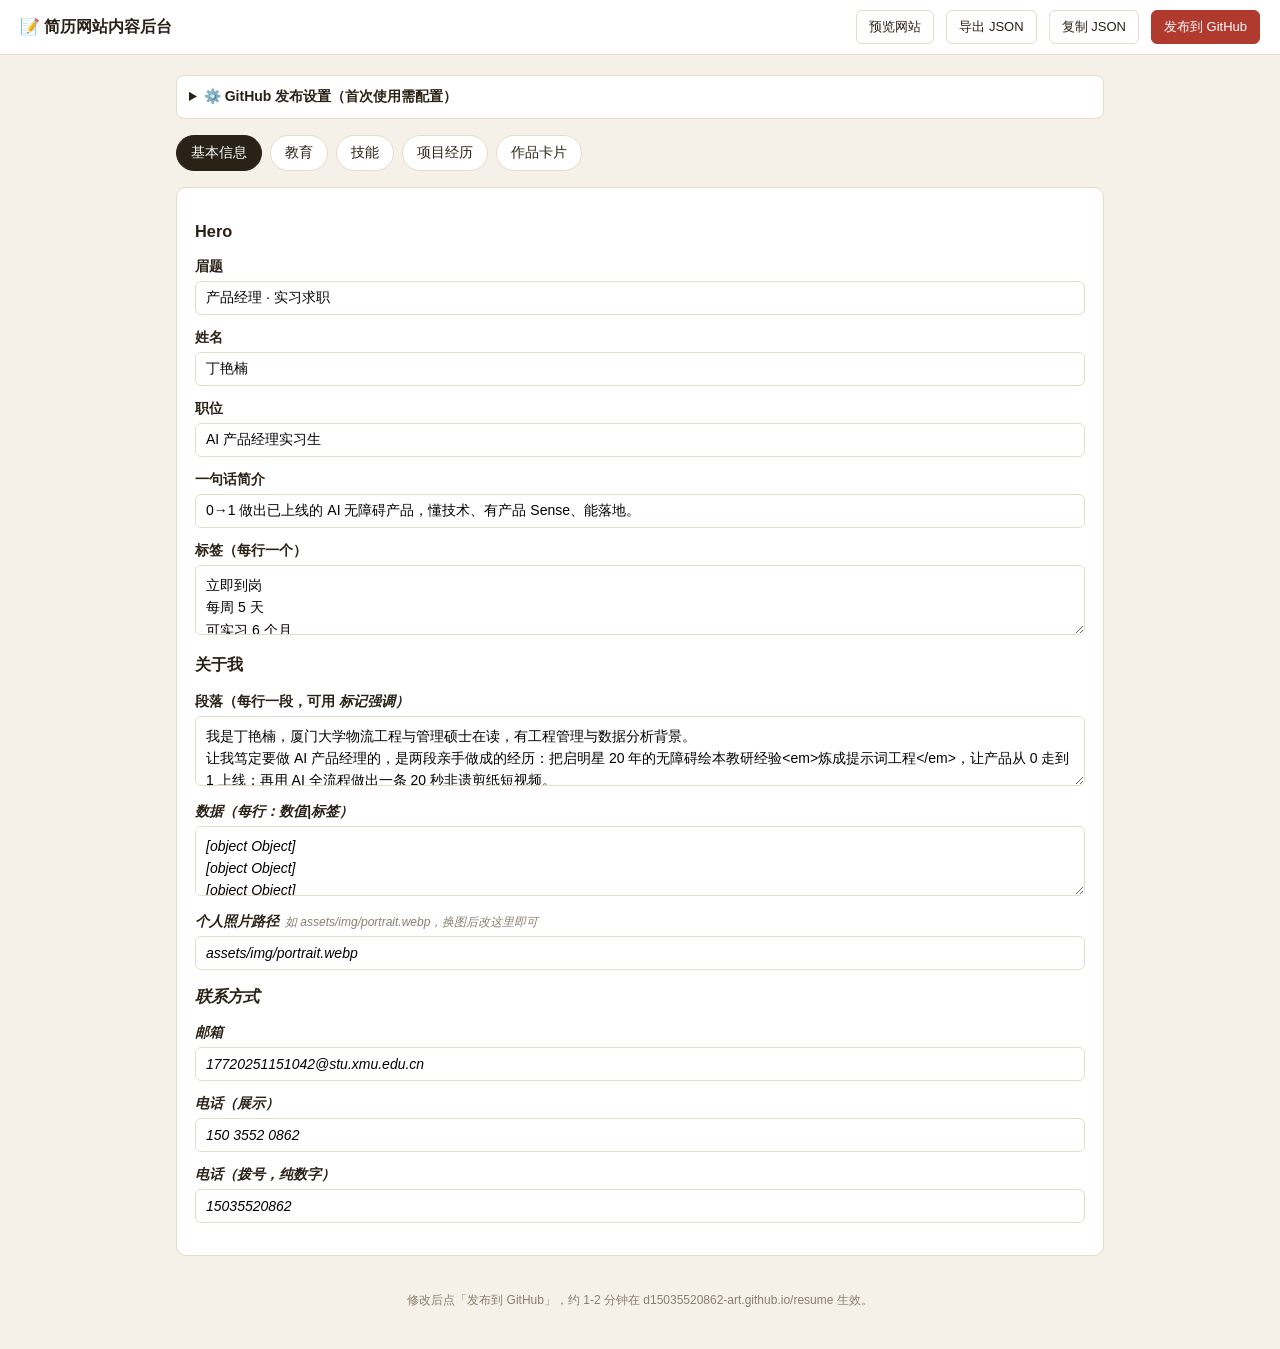
==== admin.html @ 3abea345 "内容后台 admin + 数据驱动渲染 + 咪咕作品集 + 照片可替换 + 删页脚文案" ====
<!DOCTYPE html>
<html lang="zh-CN">
<head>
<meta charset="UTF-8" />
<meta name="viewport" content="width=device-width, initial-scale=1.0" />
<title>网站内容后台 · 丁艳楠简历站</title>
<style>
  :root { --bg:#f5f1e8; --card:#fff; --ink:#2a2117; --accent:#b03a2e; --muted:#8a7f6f; --line:#e4dcc9; }
  * { box-sizing:border-box; }
  body { margin:0; background:var(--bg); color:var(--ink); font-family:-apple-system,"PingFang SC","Microsoft YaHei",sans-serif; font-size:14px; }
  header { position:sticky; top:0; z-index:10; background:var(--card); border-bottom:1px solid var(--line); padding:10px 20px; display:flex; align-items:center; gap:12px; flex-wrap:wrap; }
  header h1 { font-size:16px; margin:0; flex:1; }
  .btn { border:1px solid var(--line); background:var(--card); color:var(--ink); padding:7px 12px; border-radius:6px; cursor:pointer; font-size:13px; }
  .btn:hover { border-color:var(--accent); color:var(--accent); }
  .btn.primary { background:var(--accent); color:#fff; border-color:var(--accent); }
  .btn.primary:hover { opacity:.9; color:#fff; }
  .wrap { max-width:960px; margin:20px auto; padding:0 16px; }
  .tabs { display:flex; gap:8px; flex-wrap:wrap; margin-bottom:16px; }
  .tab { padding:8px 14px; border-radius:20px; border:1px solid var(--line); cursor:pointer; background:var(--card); }
  .tab.active { background:var(--ink); color:#fff; border-color:var(--ink); }
  .panel { background:var(--card); border:1px solid var(--line); border-radius:10px; padding:18px; margin-bottom:16px; display:none; }
  .panel.active { display:block; }
  .field { margin-bottom:14px; }
  .field label { display:block; font-weight:600; margin-bottom:5px; }
  .field .hint { color:var(--muted); font-size:12px; font-weight:400; margin-left:6px; }
  input[type=text], input[type=url], textarea { width:100%; padding:8px 10px; border:1px solid var(--line); border-radius:6px; font:inherit; background:#fff; }
  textarea { min-height:70px; resize:vertical; line-height:1.6; }
  .row { display:flex; gap:12px; }
  .row > .field { flex:1; }
  .sub { border:1px dashed var(--line); border-radius:8px; padding:12px; margin:12px 0; background:#fbf8f1; }
  .sub-head { display:flex; align-items:center; gap:8px; margin-bottom:10px; }
  .sub-head strong { flex:1; }
  .sub-head button { border:0; background:transparent; color:var(--accent); cursor:pointer; font-size:13px; }
  .add-btn { width:100%; padding:10px; border:1px dashed var(--accent); background:transparent; color:var(--accent); border-radius:8px; cursor:pointer; font-size:13px; }
  .status { padding:8px 12px; border-radius:6px; margin-top:10px; display:none; }
  .status.ok { display:block; background:#e7f4e4; color:#2c7a2c; }
  .status.err { display:block; background:#fdeaea; color:#a33; }
  details { border:1px solid var(--line); border-radius:8px; padding:12px; margin-bottom:16px; background:var(--card); }
  summary { cursor:pointer; font-weight:600; }
  details .field { margin-top:10px; }
  .foot { text-align:center; color:var(--muted); font-size:12px; padding:20px; }
</style>
</head>
<body>
<header>
  <h1>📝 简历网站内容后台</h1>
  <button class="btn" onclick="preview()">预览网站</button>
  <button class="btn" onclick="exportJson()">导出 JSON</button>
  <button class="btn" onclick="copyJson()">复制 JSON</button>
  <button class="btn primary" onclick="publish()">发布到 GitHub</button>
</header>

<div class="wrap">
  <details>
    <summary>⚙️ GitHub 发布设置（首次使用需配置）</summary>
    <div class="field">
      <label>GitHub Token <span class="hint">只存本浏览器 localStorage，不会提交到仓库</span></label>
      <input type="password" id="ghToken" placeholder="ghp_xxx 或 github_pat_xxx（需 Contents 读写权限）" />
    </div>
    <div class="row">
      <div class="field"><label>仓库 owner/name</label><input type="text" id="ghRepo" value="d15035520862-art/resume" /></div>
      <div class="field"><label>文件路径</label><input type="text" id="ghPath" value="data/content.json" /></div>
      <div class="field"><label>分支</label><input type="text" id="ghBranch" value="main" /></div>
    </div>
    <p class="hint" style="color:#8a7f6f">Token 创建：GitHub → Settings → Developer settings → Personal access tokens → Fine-grained tokens → 只勾选 resume 仓库 + Contents（Read and write）。</p>
  </details>

  <div class="tabs" id="tabs">
    <div class="tab active" data-panel="p-basic">基本信息</div>
    <div class="tab" data-panel="p-edu">教育</div>
    <div class="tab" data-panel="p-skills">技能</div>
    <div class="tab" data-panel="p-projects">项目经历</div>
    <div class="tab" data-panel="p-works">作品卡片</div>
  </div>

  <section class="panel active" id="p-basic"></section>
  <section class="panel" id="p-edu"></section>
  <section class="panel" id="p-skills"></section>
  <section class="panel" id="p-projects"></section>
  <section class="panel" id="p-works"></section>

  <div class="status" id="status"></div>
  <p class="foot">修改后点「发布到 GitHub」，约 1-2 分钟在 d15035520862-art.github.io/resume 生效。</p>
</div>

<script>
(function () {
  "use strict";
  var state = null;
  var DATA_URL = "data/content.json";

  /* ---------- 状态读写 ---------- */
  function getPath(obj, path) {
    return path.split(".").reduce(function (o, k) { return o == null ? undefined : o[k]; }, obj);
  }
  function setPath(obj, path, val) {
    var ks = path.split(".");
    var o = obj;
    for (var i = 0; i < ks.length - 1; i++) { o = o[ks[i]] || (o[ks[i]] = {}); }
    o[ks[ks.length - 1]] = val;
  }

  /* ---------- 通用表单 ---------- */
  function field(label, path, opts) {
    opts = opts || {};
    var cur = getPath(state, path);
    if (cur == null) cur = "";
    var hint = opts.hint ? '<span class="hint">' + opts.hint + '</span>' : "";
    if (opts.textarea) {
      var lines = Array.isArray(cur) ? cur.join("\n") : cur;
      return '<div class="field"><label>' + label + hint + '</label>' +
        '<textarea data-path="' + path + '" data-textarea="' + (opts.array ? "1" : "0") + '">' + esc(lines) + '</textarea></div>';
    }
    return '<div class="field"><label>' + label + hint + '</label>' +
      '<input type="text" data-path="' + path + '" value="' + esc(cur) + '" /></div>';
  }
  function esc(s) { return String(s == null ? "" : s).replace(/&/g,"&amp;").replace(/</g,"&lt;").replace(/>/g,"&gt;").replace(/"/g,"&quot;"); }

  function bindInputs(root) {
    root.querySelectorAll("[data-path]").forEach(function (el) {
      el.addEventListener("input", function () {
        var path = el.getAttribute("data-path");
        if (el.getAttribute("data-textarea") === "1") {
          setPath(state, path, el.value.split("\n").map(function (s) { return s.replace(/\r$/, ""); }).filter(function (s) { return s.trim() !== ""; }));
        } else if (el.tagName === "TEXTAREA") {
          setPath(state, path, el.value);
        } else {
          setPath(state, path, el.value);
        }
      });
    });
  }

  /* ---------- 渲染各面板 ---------- */
  function renderBasic() {
    var el = document.getElementById("p-basic");
    el.innerHTML =
      '<h3>Hero</h3>' +
      field("眉题", "hero.eyebrow") + field("姓名", "hero.name") + field("职位", "hero.role") +
      field("一句话简介", "hero.lead") + field("标签（每行一个）", "hero.meta", { textarea: true, array: true }) +
      '<h3>关于我</h3>' +
      field("段落（每行一段，可用 <em> 标记强调）", "about.paragraphs", { textarea: true, array: true }) +
      field("数据（每行：数值|标签）", "about.stats", { textarea: true }) +
      field("个人照片路径", "about.photo", { hint: "如 assets/img/portrait.webp，换图后改这里即可" }) +
      '<h3>联系方式</h3>' +
      field("邮箱", "contact.email") + field("电话（展示）", "contact.phone") + field("电话（拨号，纯数字）", "contact.phoneRaw");
    bindInputs(el);
    // about.stats 特殊：文本行 -> [{value,label}]
    el.querySelector('[data-path="about.stats"]').addEventListener("input", function () {
      state.about.stats = this.value.split("\n").map(function (line) {
        var p = line.split("|");
        return { value: (p[0] || "").trim(), label: (p[1] || "").trim() };
      }).filter(function (s) { return s.value || s.label; });
    });
  }

  function renderEducation() {
    var el = document.getElementById("p-edu");
    el.innerHTML =
      field("经历（每行：时间|学校|专业）", "education.items", { textarea: true }) +
      field("主修课程（每行一个）", "education.courses", { textarea: true, array: true });
    bindInputs(el);
    el.querySelector('[data-path="education.items"]').addEventListener("input", function () {
      state.education.items = this.value.split("\n").map(function (line) {
        var p = line.split("|");
        return { time: (p[0] || "").trim(), school: (p[1] || "").trim(), major: (p[2] || "").trim() };
      }).filter(function (s) { return s.time || s.school || s.major; });
    });
  }

  function renderSkills() {
    var el = document.getElementById("p-skills");
    el.innerHTML = '<div id="skillsList"></div><button class="add-btn" onclick="addSkill()">+ 添加技能组</button>';
    drawSkills();
  }
  function drawSkills() {
    var box = document.getElementById("skillsList");
    box.innerHTML = state.skills.map(function (g, i) {
      return '<div class="sub"><div class="sub-head"><strong>技能组 ' + (i + 1) + '</strong><button onclick="delSkill(' + i + ')">删除</button></div>' +
        '<div class="field"><label>组名</label><input type="text" data-sk="' + i + '" data-f="title" value="' + esc(g.title) + '" /></div>' +
        '<div class="field"><label>技能项（每行一个）</label><textarea data-sk="' + i + '" data-f="items">' + esc(g.items.join("\n")) + '</textarea></div></div>';
    }).join("");
    box.querySelectorAll("[data-sk]").forEach(function (el) {
      el.addEventListener("input", function () {
        var i = +el.getAttribute("data-sk"), f = el.getAttribute("data-f");
        if (f === "items") state.skills[i].items = el.value.split("\n").map(function (s){return s.trim();}).filter(Boolean);
        else state.skills[i][f] = el.value;
      });
    });
  }
  window.addSkill = function () { state.skills.push({ title: "新技能组", items: [] }); drawSkills(); };
  window.delSkill = function (i) { state.skills.splice(i, 1); drawSkills(); };

  function renderProjects() {
    var el = document.getElementById("p-projects");
    el.innerHTML = '<div id="projList"></div><button class="add-btn" onclick="addProject()">+ 添加项目</button>';
    drawProjects();
  }
  function drawProjects() {
    var box = document.getElementById("projList");
    box.innerHTML = state.projects.map(function (p, i) {
      return '<div class="sub"><div class="sub-head"><strong>项目 ' + (i + 1) + ' · ' + esc(p.title) + '</strong>' +
        '<button onclick="moveProj(' + i + ',-1)">↑</button><button onclick="moveProj(' + i + ',1)">↓</button><button onclick="delProject(' + i + ')">删除</button></div>' +
        '<div class="field"><label>标题</label><input type="text" data-p="' + i + '" data-f="title" value="' + esc(p.title) + '" /></div>' +
        '<div class="row">' +
        '<div class="field"><label>时间/职位</label><input type="text" data-p="' + i + '" data-f="meta" value="' + esc(p.meta || "") + '" /></div>' +
        '<div class="field"><label>角标（flag，可空）</label><input type="text" data-p="' + i + '" data-f="flag" value="' + esc(p.flag || "") + '" /></div>' +
        '</div>' +
        '<div class="row">' +
        '<div class="field"><label>链接</label><input type="text" data-p="' + i + '" data-f="link" value="' + esc(p.link || "") + '" /></div>' +
        '<div class="field"><label>链接文字</label><input type="text" data-p="' + i + '" data-f="linkText" value="' + esc(p.linkText || "") + '" /></div>' +
        '</div>' +
        '<div class="field"><label>简介</label><textarea data-p="' + i + '" data-f="brief">' + esc(p.brief || "") + '</textarea></div>' +
        '<div class="field"><label>要点（每行：加粗小标题|正文）</label><textarea data-p="' + i + '" data-f="points">' + esc((p.points || []).map(function (pt) { return pt.b + "|" + pt.text; }).join("\n")) + '</textarea></div>' +
        '<div class="field"><label>标签（每行一个）</label><textarea data-p="' + i + '" data-f="tags">' + esc((p.tags || []).join("\n")) + '</textarea></div>' +
        '<div class="field"><label>成果（result）</label><input type="text" data-p="' + i + '" data-f="result" value="' + esc(p.result || "") + '" /></div></div>';
    }).join("");
    box.querySelectorAll("[data-p]").forEach(function (el) {
      el.addEventListener("input", function () {
        var i = +el.getAttribute("data-p"), f = el.getAttribute("data-f");
        if (f === "points") {
          state.projects[i].points = el.value.split("\n").map(function (line) {
            var k = line.indexOf("|");
            return k >= 0 ? { b: line.slice(0, k).trim(), text: line.slice(k + 1).trim() } : { b: "", text: line.trim() };
          }).filter(function (pt) { return pt.b || pt.text; });
        } else if (f === "tags") {
          state.projects[i].tags = el.value.split("\n").map(function (s){return s.trim();}).filter(Boolean);
        } else {
          state.projects[i][f] = el.value;
        }
      });
    });
  }
  window.addProject = function () { state.projects.push({ title:"新项目", meta:"", flag:"", link:"", linkText:"", brief:"", points:[], tags:[], result:"" }); drawProjects(); };
  window.delProject = function (i) { if (confirm("删除该项目？")) { state.projects.splice(i, 1); drawProjects(); } };
  window.moveProj = function (i, d) { var j = i + d; if (j < 0 || j >= state.projects.length) return; var t = state.projects[i]; state.projects[i] = state.projects[j]; state.projects[j] = t; drawProjects(); };

  function renderWorks() {
    var el = document.getElementById("p-works");
    el.innerHTML = '<div id="worksList"></div><button class="add-btn" onclick="addWork()">+ 添加作品卡片</button>';
    drawWorks();
  }
  function drawWorks() {
    var box = document.getElementById("worksList");
    box.innerHTML = state.workCards.map(function (c, i) {
      return '<div class="sub"><div class="sub-head"><strong>卡片 ' + (i + 1) + '</strong><button onclick="delWork(' + i + ')">删除</button></div>' +
        '<div class="field"><label>标题</label><input type="text" data-w="' + i + '" data-f="title" value="' + esc(c.title) + '" /></div>' +
        '<div class="field"><label>描述</label><textarea data-w="' + i + '" data-f="desc">' + esc(c.desc) + '</textarea></div>' +
        '<div class="row">' +
        '<div class="field"><label>链接（可空）</label><input type="text" data-w="' + i + '" data-f="link" value="' + esc(c.link || "") + '" /></div>' +
        '<div class="field"><label>链接文字</label><input type="text" data-w="' + i + '" data-f="linkText" value="' + esc(c.linkText || "") + '" /></div>' +
        '</div></div>';
    }).join("");
    box.querySelectorAll("[data-w]").forEach(function (el) {
      el.addEventListener("input", function () {
        var i = +el.getAttribute("data-w"), f = el.getAttribute("data-f");
        state.workCards[i][f] = el.value;
      });
    });
  }
  window.addWork = function () { state.workCards.push({ title:"新卡片", desc:"", link:"", linkText:"" }); drawWorks(); };
  window.delWork = function (i) { if (confirm("删除该卡片？")) { state.workCards.splice(i, 1); drawWorks(); } };

  /* ---------- 标签页 ---------- */
  document.getElementById("tabs").addEventListener("click", function (e) {
    var t = e.target.closest(".tab"); if (!t) return;
    document.querySelectorAll(".tab").forEach(function (x) { x.classList.remove("active"); });
    document.querySelectorAll(".panel").forEach(function (x) { x.classList.remove("active"); });
    t.classList.add("active");
    document.getElementById(t.getAttribute("data-panel")).classList.add("active");
  });

  /* ---------- 动作 ---------- */
  function setStatus(msg, ok) { var s = document.getElementById("status"); s.textContent = msg; s.className = "status " + (ok ? "ok" : "err"); }
  window.preview = function () { window.open("index.html", "_blank"); };
  window.exportJson = function () {
    var blob = new Blob([JSON.stringify(state, null, 2)], { type: "application/json" });
    var a = document.createElement("a"); a.href = URL.createObjectURL(blob); a.download = "content.json"; a.click();
  };
  window.copyJson = function () {
    navigator.clipboard.writeText(JSON.stringify(state, null, 2)).then(function () { setStatus("已复制 JSON，可粘贴回 data/content.json", true); });
  };
  window.publish = function () {
    var token = document.getElementById("ghToken").value || localStorage.getItem("gh_token") || "";
    var repo = document.getElementById("ghRepo").value;
    var path = document.getElementById("ghPath").value;
    var branch = document.getElementById("ghBranch").value;
    localStorage.setItem("gh_token", token); localStorage.setItem("gh_repo", repo);
    localStorage.setItem("gh_path", path); localStorage.setItem("gh_branch", branch);
    if (!token) { setStatus("请先填写 GitHub Token", false); return; }
    setStatus("发布中…", true);
    var url = "https://api.github.com/repos/" + repo + "/contents/" + path;
    var headers = { "Authorization": "token " + token, "Accept": "application/vnd.github+json" };
    fetch(url, { headers: headers }).then(function (r) { return r.ok ? r.json() : { sha: null }; }).then(function (meta) {
      var body = { message: "update content.json from admin", content: b64(JSON.stringify(state, null, 2)), branch: branch };
      if (meta.sha) body.sha = meta.sha;
      return fetch(url, { method: "PUT", headers: Object.assign({ "Content-Type": "application/json" }, headers), body: JSON.stringify(body) });
    }).then(function (r) {
      if (r.ok) setStatus("✅ 已发布！GitHub Pages 约 1-2 分钟生效", true);
      else r.json().then(function (e) { setStatus("发布失败：" + (e.message || "未知错误"), false); });
    }).catch(function (e) { setStatus("网络错误：" + e.message, false); });
  };
  function b64(str) { return btoa(unescape(encodeURIComponent(str))); }

  /* ---------- 初始化 ---------- */
  document.getElementById("ghToken").value = localStorage.getItem("gh_token") || "";
  document.getElementById("ghRepo").value = localStorage.getItem("gh_repo") || "d15035520862-art/resume";
  document.getElementById("ghPath").value = localStorage.getItem("gh_path") || "data/content.json";
  document.getElementById("ghBranch").value = localStorage.getItem("gh_branch") || "main";

  function initWith(data) {
    state = data;
    renderBasic(); renderEducation(); renderSkills(); renderProjects(); renderWorks();
  }

  function showLoadFail() {
    var isFile = location.protocol === "file:";
    var html = '<div style="padding:8px 0">' +
      '<h3 style="color:#a33">⚠️ 无法加载 data/content.json</h3>' +
      (isFile
        ? '<p>检测到你是用 <b>file://（双击）</b> 打开的，浏览器禁止直接读取本地 JSON。</p>' +
          '<p><b>推荐：</b>在「个人简历网站」目录运行 <code>python -m http.server 8000</code>，再访问 <code>http://localhost:8000/admin.html</code>；或直接访问线上 <code>https://d15035520862-art.github.io/resume/admin.html</code>。</p>'
        : '<p>请确认 <code>data/content.json</code> 与 admin.html 在同一目录层级下。</p>') +
      '<p style="margin-top:12px">也可以手动导入 JSON：</p>' +
      '<p><input type="file" id="jsonFile" accept=".json,application/json" style="padding:6px" /> <button class="btn" onclick="importFile()">导入文件</button> <button class="btn" onclick="showPaste()">粘贴 JSON</button></p>' +
      '<div id="pasteBox" style="display:none;margin-top:10px">' +
      '<textarea id="pasteJson" style="min-height:120px" placeholder="粘贴 JSON 内容…"></textarea>' +
      '<button class="btn primary" onclick="importPaste()" style="margin-top:8px">导入并编辑</button></div>' +
      '</div>';
    document.getElementById("p-basic").innerHTML = html;
  }

  window.importFile = function () {
    var f = document.getElementById("jsonFile").files[0];
    if (!f) { setStatus("请先选择 JSON 文件", false); return; }
    var r = new FileReader();
    r.onload = function () {
      try { initWith(JSON.parse(r.result)); setStatus("已导入，可开始编辑", true); }
      catch (e) { setStatus("JSON 解析失败：" + e.message, false); }
    };
    r.readAsText(f);
  };
  window.showPaste = function () { document.getElementById("pasteBox").style.display = "block"; };
  window.importPaste = function () {
    try { initWith(JSON.parse(document.getElementById("pasteJson").value)); setStatus("已导入，可开始编辑", true); }
    catch (e) { setStatus("JSON 解析失败：" + e.message, false); }
  };

  fetch(DATA_URL).then(function (r) { if (!r.ok) throw new Error("load fail"); return r.json(); }).then(initWith).catch(showLoadFail);
})();
</script>
</body>
</html>
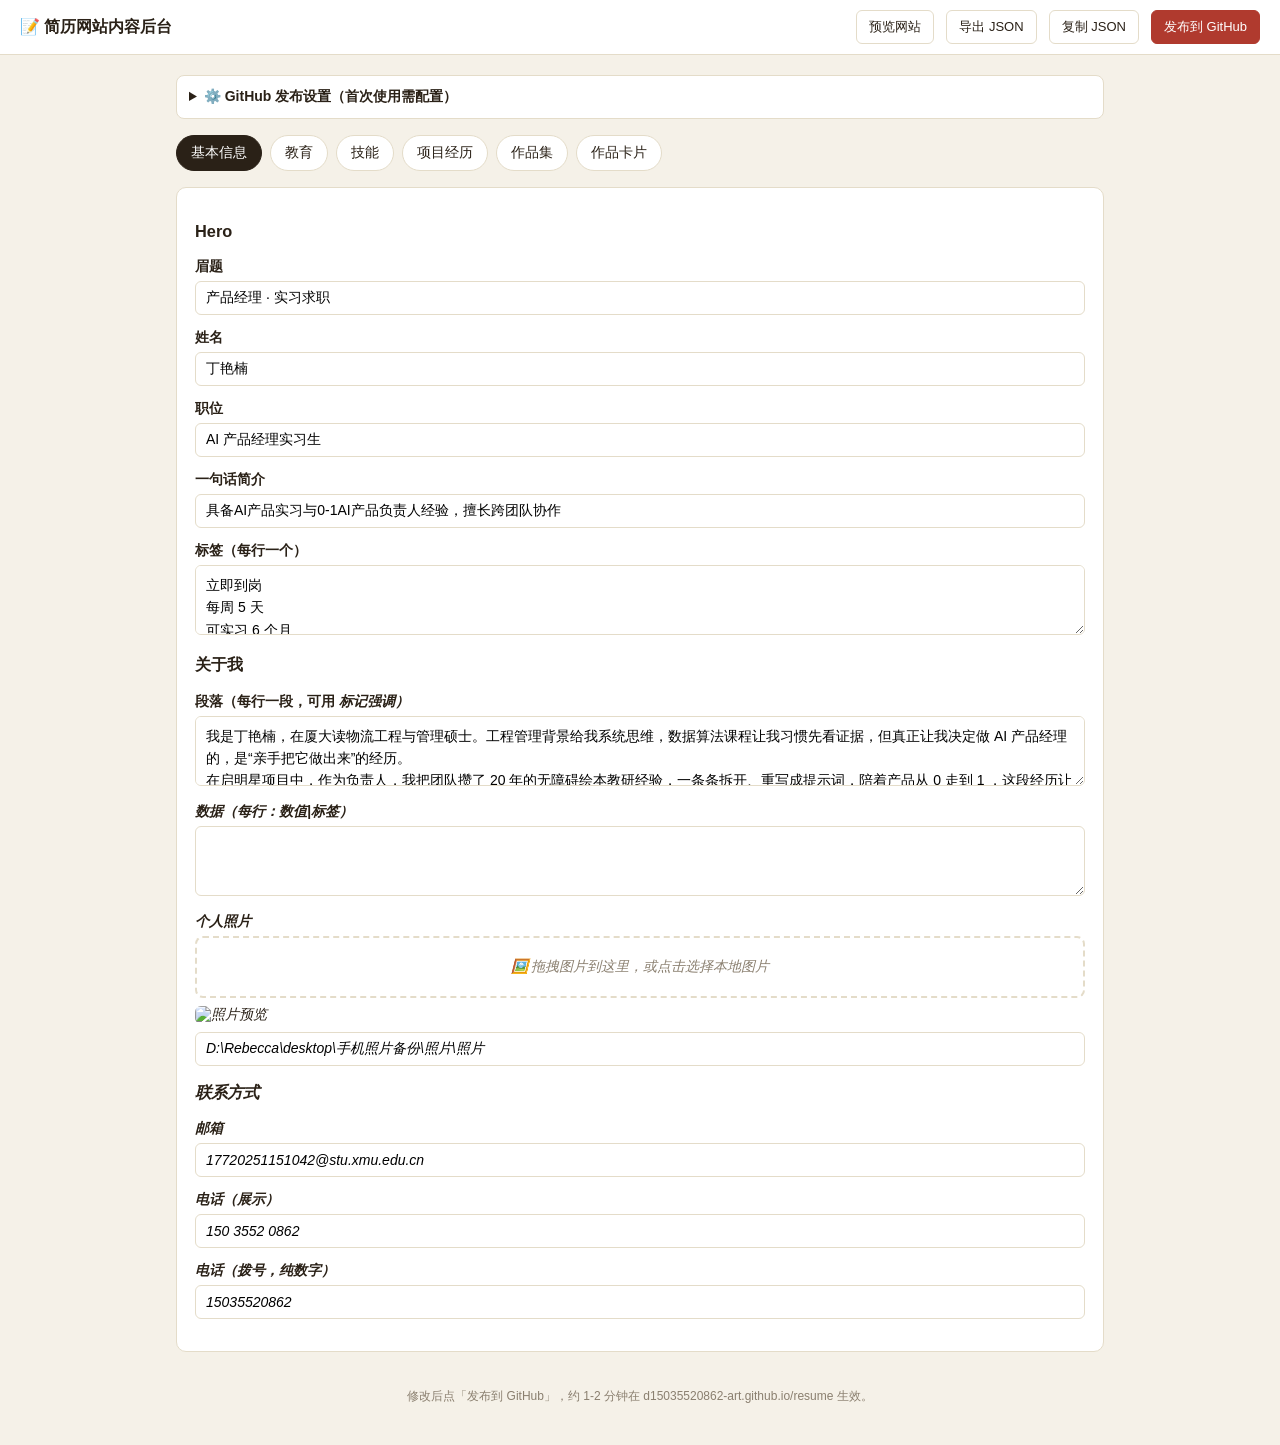
==== commit 3709a664: "作品集后台可配置 + 照片拖拽上传" ====
--- a/admin.html
+++ b/admin.html
@@ -32,6 +32,8 @@
   .sub-head strong { flex:1; }
   .sub-head button { border:0; background:transparent; color:var(--accent); cursor:pointer; font-size:13px; }
   .add-btn { width:100%; padding:10px; border:1px dashed var(--accent); background:transparent; color:var(--accent); border-radius:8px; cursor:pointer; font-size:13px; }
+  .photo-drop { border:2px dashed var(--line); border-radius:8px; padding:20px; text-align:center; cursor:pointer; color:var(--muted); }
+  .photo-drop.drag-over { border-color:var(--accent); color:var(--accent); background:#fbf3ef; }
   .status { padding:8px 12px; border-radius:6px; margin-top:10px; display:none; }
   .status.ok { display:block; background:#e7f4e4; color:#2c7a2c; }
   .status.err { display:block; background:#fdeaea; color:#a33; }
@@ -70,6 +72,7 @@
     <div class="tab" data-panel="p-edu">教育</div>
     <div class="tab" data-panel="p-skills">技能</div>
     <div class="tab" data-panel="p-projects">项目经历</div>
+    <div class="tab" data-panel="p-works2">作品集</div>
     <div class="tab" data-panel="p-works">作品卡片</div>
   </div>
 
@@ -77,6 +80,7 @@
   <section class="panel" id="p-edu"></section>
   <section class="panel" id="p-skills"></section>
   <section class="panel" id="p-projects"></section>
+  <section class="panel" id="p-works2"></section>
   <section class="panel" id="p-works"></section>
 
   <div class="status" id="status"></div>
@@ -141,7 +145,11 @@
       '<h3>关于我</h3>' +
       field("段落（每行一段，可用 <em> 标记强调）", "about.paragraphs", { textarea: true, array: true }) +
       field("数据（每行：数值|标签）", "about.stats", { textarea: true }) +
-      field("个人照片路径", "about.photo", { hint: "如 assets/img/portrait.webp，换图后改这里即可" }) +
+      '<div class="field"><label>个人照片</label>' +
+      '<div class="photo-drop" id="photoDrop">🖼️ 拖拽图片到这里，或点击选择本地图片</div>' +
+      '<input type="file" id="photoFile" accept="image/*" style="display:none" />' +
+      '<img id="photoPreview" src="' + esc(state.about.photo || '') + '" alt="照片预览" style="max-width:140px;max-height:140px;border-radius:6px;margin-top:8px;display:' + (state.about.photo ? 'block' : 'none') + '" />' +
+      '<input type="text" id="photoPath" value="' + esc(state.about.photo || '') + '" placeholder="或手动填图片路径（如 assets/img/portrait.webp）" style="margin-top:8px" /></div>' +
       '<h3>联系方式</h3>' +
       field("邮箱", "contact.email") + field("电话（展示）", "contact.phone") + field("电话（拨号，纯数字）", "contact.phoneRaw");
     bindInputs(el);
@@ -151,6 +159,44 @@
         var p = line.split("|");
         return { value: (p[0] || "").trim(), label: (p[1] || "").trim() };
       }).filter(function (s) { return s.value || s.label; });
+    });
+    // 照片：拖拽/选择 → 压缩 → base64 存 about.photo
+    var drop = document.getElementById("photoDrop");
+    var fileInput = document.getElementById("photoFile");
+    var preview = document.getElementById("photoPreview");
+    var pathInput = document.getElementById("photoPath");
+    function handlePhoto(file) {
+      if (!file || file.type.indexOf("image/") !== 0) { setStatus("请选择图片文件", false); return; }
+      var reader = new FileReader();
+      reader.onload = function () {
+        var img = new Image();
+        img.onload = function () {
+          var max = 800, w = img.width, h = img.height;
+          if (w > max) { h = Math.round(h * max / w); w = max; }
+          if (h > max) { w = Math.round(w * max / h); h = max; }
+          var canvas = document.createElement("canvas");
+          canvas.width = w; canvas.height = h;
+          canvas.getContext("2d").drawImage(img, 0, 0, w, h);
+          var dataUrl = canvas.toDataURL("image/jpeg", 0.85);
+          state.about.photo = dataUrl;
+          preview.src = dataUrl; preview.style.display = "block";
+          pathInput.value = "（已上传，图片已内嵌）";
+        };
+        img.src = reader.result;
+      };
+      reader.readAsDataURL(file);
+    }
+    drop.addEventListener("click", function () { fileInput.click(); });
+    drop.addEventListener("dragover", function (e) { e.preventDefault(); drop.classList.add("drag-over"); });
+    drop.addEventListener("dragleave", function () { drop.classList.remove("drag-over"); });
+    drop.addEventListener("drop", function (e) { e.preventDefault(); drop.classList.remove("drag-over"); handlePhoto(e.dataTransfer.files[0]); });
+    fileInput.addEventListener("change", function () { handlePhoto(fileInput.files[0]); });
+    pathInput.addEventListener("input", function () {
+      if (pathInput.value.indexOf("data:") !== 0) {
+        state.about.photo = pathInput.value;
+        preview.src = pathInput.value;
+        preview.style.display = pathInput.value ? "block" : "none";
+      }
     });
   }
 
@@ -261,6 +307,54 @@
   window.addWork = function () { state.workCards.push({ title:"新卡片", desc:"", link:"", linkText:"" }); drawWorks(); };
   window.delWork = function (i) { if (confirm("删除该卡片？")) { state.workCards.splice(i, 1); drawWorks(); } };
 
+  /* ---------- 作品集（大块） ---------- */
+  function renderWorkFeatures() {
+    var el = document.getElementById("p-works2");
+    el.innerHTML = '<div id="workFeatureList"></div><button class="add-btn" onclick="addWorkFeature()">+ 添加作品</button>';
+    drawWorkFeatures();
+  }
+  function drawWorkFeatures() {
+    var box = document.getElementById("workFeatureList");
+    if (!state.works) state.works = [];
+    box.innerHTML = state.works.map(function (w, i) {
+      return '<div class="sub"><div class="sub-head"><strong>作品 ' + (i + 1) + ' · ' + esc(w.title) + '</strong>' +
+        '<button onclick="moveWF(' + i + ',-1)">↑</button><button onclick="moveWF(' + i + ',1)">↓</button><button onclick="delWF(' + i + ')">删除</button></div>' +
+        '<div class="field"><label>标题</label><input type="text" data-wf="' + i + '" data-f="title" value="' + esc(w.title) + '" /></div>' +
+        '<div class="field"><label>说明</label><input type="text" data-wf="' + i + '" data-f="note" value="' + esc(w.note || "") + '" /></div>' +
+        '<div class="row"><div class="field"><label>链接</label><input type="text" data-wf="' + i + '" data-f="link" value="' + esc(w.link || "") + '" /></div>' +
+        '<div class="field"><label>链接文字</label><input type="text" data-wf="' + i + '" data-f="linkText" value="' + esc(w.linkText || "") + '" /></div></div>' +
+        '<div class="field"><label>设计原则（每行一个，可空）</label><textarea data-wf="' + i + '" data-f="principles">' + esc((w.principles || []).join("\n")) + '</textarea></div>' +
+        '<div class="field"><label>流程步骤（每行一个）</label><textarea data-wf="' + i + '" data-f="pipeline">' + esc((w.pipeline || []).join("\n")) + '</textarea></div>' +
+        '<div class="row"><div class="field"><label>动图地址（可空）</label><input type="text" data-wf="' + i + '" data-f="gif.src" value="' + esc((w.gif && w.gif.src) || "") + '" /></div>' +
+        '<div class="field"><label>动图说明</label><input type="text" data-wf="' + i + '" data-f="gif.caption" value="' + esc((w.gif && w.gif.caption) || "") + '" /></div></div>' +
+        '<div class="field"><label>网格样式</label><select data-wf="' + i + '" data-f="grid"><option value="storyboard"' + (w.grid !== "shots" ? " selected" : "") + '>storyboard（分镜图）</option><option value="shots"' + (w.grid === "shots" ? " selected" : "") + '>shots（标题+描述）</option></select></div>' +
+        '<div class="field"><label>图片列表（每行：路径|标题|描述，后两项可空）</label><textarea data-wf="' + i + '" data-f="images">' + esc((w.images || []).map(function (im) { return (im.src || "") + "|" + (im.caption || "") + "|" + (im.desc || ""); }).join("\n")) + '</textarea></div>' +
+        '<div class="field"><label>引用语（可空）</label><textarea data-wf="' + i + '" data-f="quote">' + esc(w.quote || "") + '</textarea></div>' +
+        '</div>';
+    }).join("");
+    box.querySelectorAll("[data-wf]").forEach(function (el) {
+      el.addEventListener("input", function () {
+        var i = +el.getAttribute("data-wf"), f = el.getAttribute("data-f");
+        if (f === "principles" || f === "pipeline") {
+          state.works[i][f] = el.value.split("\n").map(function (s) { return s.trim(); }).filter(Boolean);
+        } else if (f === "images") {
+          state.works[i].images = el.value.split("\n").map(function (line) {
+            var p = line.split("|");
+            return { src: (p[0] || "").trim(), caption: (p[1] || "").trim(), desc: (p[2] || "").trim() };
+          }).filter(function (im) { return im.src; });
+        } else if (f === "gif.src" || f === "gif.caption") {
+          if (!state.works[i].gif) state.works[i].gif = {};
+          state.works[i].gif[f.split(".")[1]] = el.value;
+        } else {
+          state.works[i][f] = el.value;
+        }
+      });
+    });
+  }
+  window.addWorkFeature = function () { if (!state.works) state.works = []; state.works.push({ title: "新作品", note: "", link: "", linkText: "", principles: [], pipeline: [], gif: {}, grid: "storyboard", images: [], quote: "" }); drawWorkFeatures(); };
+  window.delWF = function (i) { if (confirm("删除该作品？")) { state.works.splice(i, 1); drawWorkFeatures(); } };
+  window.moveWF = function (i, d) { var j = i + d; if (j < 0 || j >= state.works.length) return; var t = state.works[i]; state.works[i] = state.works[j]; state.works[j] = t; drawWorkFeatures(); };
+
   /* ---------- 标签页 ---------- */
   document.getElementById("tabs").addEventListener("click", function (e) {
     var t = e.target.closest(".tab"); if (!t) return;
@@ -310,7 +404,7 @@
 
   function initWith(data) {
     state = data;
-    renderBasic(); renderEducation(); renderSkills(); renderProjects(); renderWorks();
+    renderBasic(); renderEducation(); renderSkills(); renderProjects(); renderWorkFeatures(); renderWorks();
   }
 
   function showLoadFail() {
